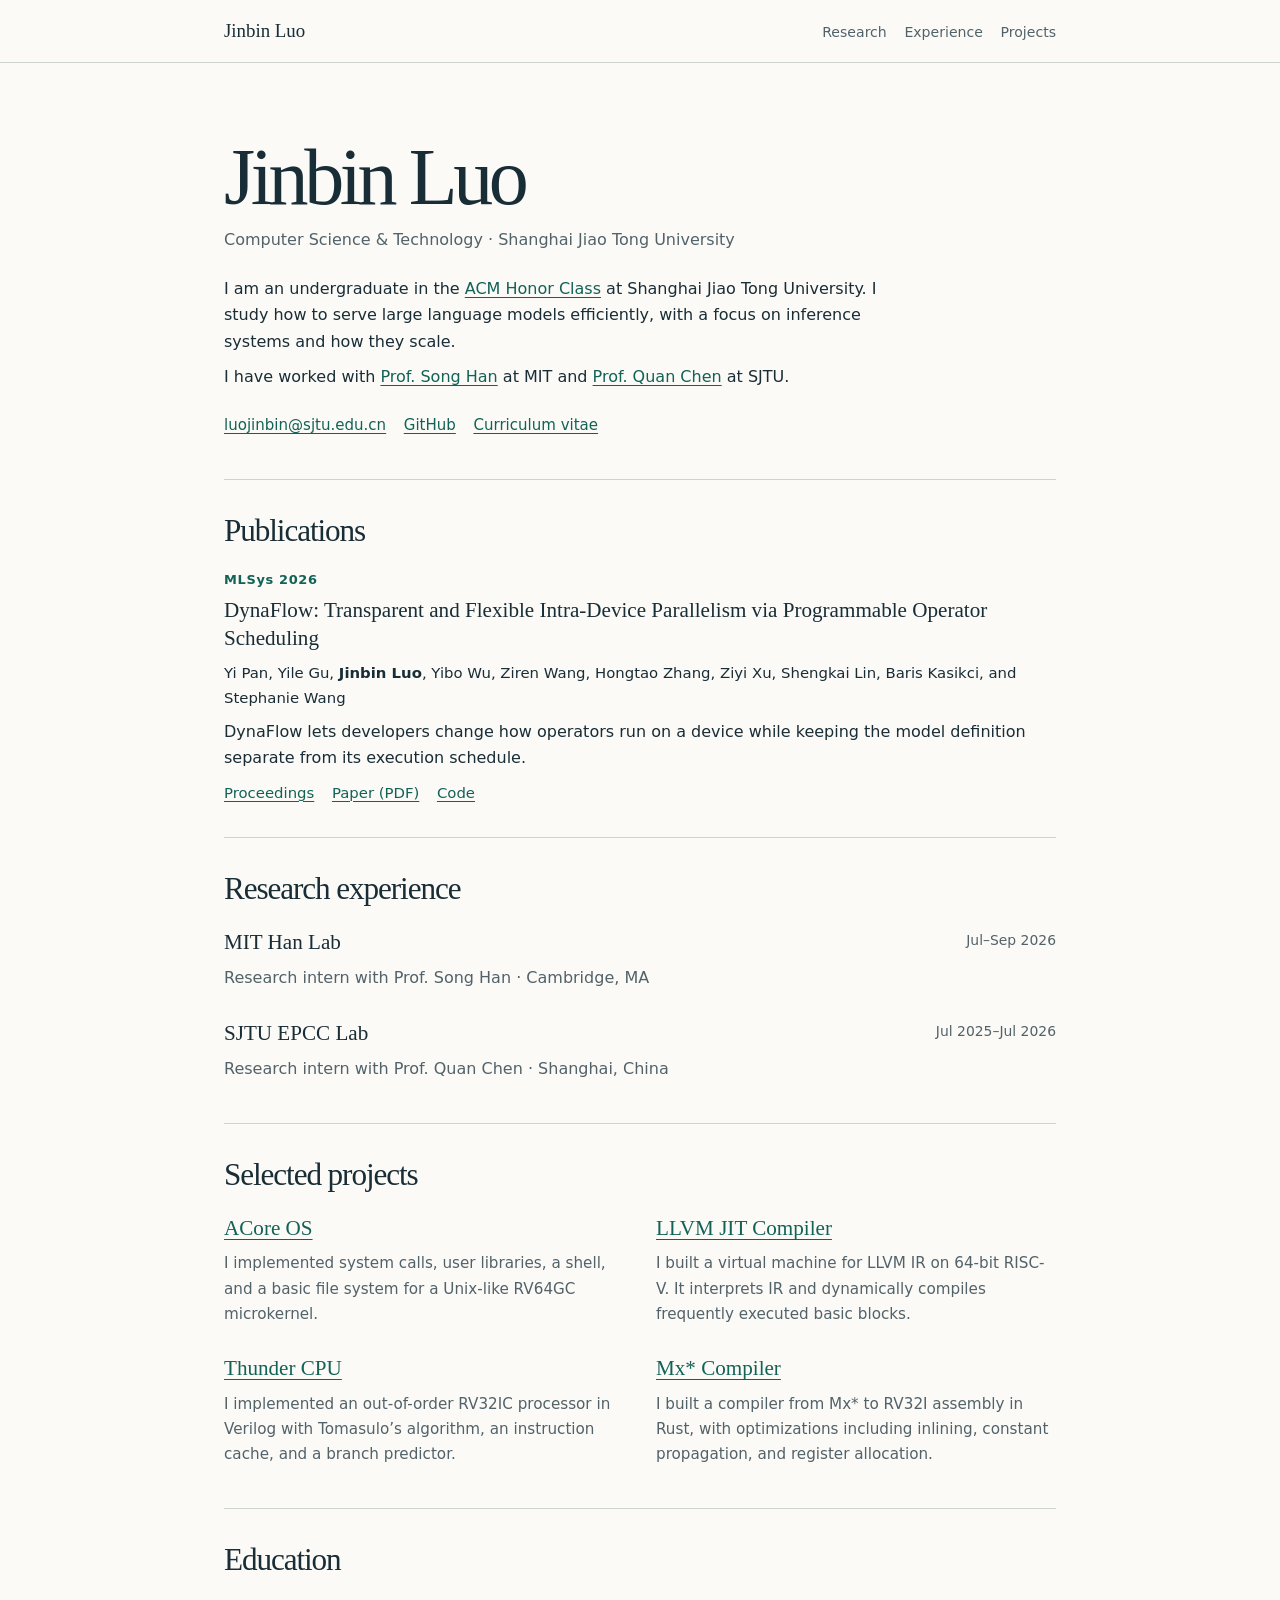
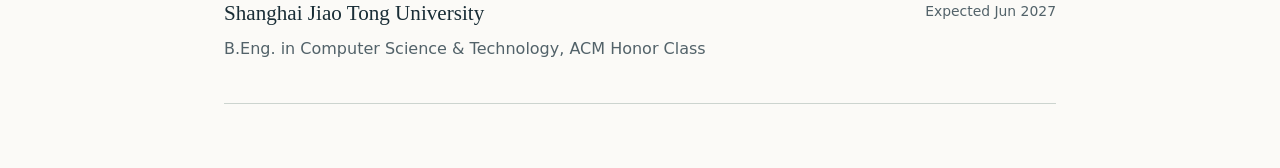
==== index.html @ 6e1af687 "Build Jinbin Luo’s academic homepage and add update instructions" ====
<!doctype html>
<html lang="en">
<head>
  <meta charset="utf-8">
  <meta name="viewport" content="width=device-width, initial-scale=1">
  <meta name="description" content="Jinbin Luo studies efficient and scalable LLM inference at Shanghai Jiao Tong University. Research, publications, and systems projects.">
  <title>Jinbin Luo · Academic homepage</title>
  <link rel="stylesheet" href="style.css">
</head>
<body>
  <a class="skip" href="#main">Skip to content</a>
  <header><nav aria-label="Sections"><a class="wordmark" href="#main">Jinbin Luo</a><div><a href="#research">Research</a><a href="#experience">Experience</a><a href="#projects">Projects</a></div></nav></header>
  <main id="main">
    <section class="intro" aria-labelledby="name">
      <!-- Optional portrait: upload assets/portrait.jpg and uncomment the next line. -->
      <!-- <img class="portrait" src="assets/portrait.jpg" alt="Jinbin Luo" width="144" height="168"> -->
      <div class="bio">
        <h1 id="name">Jinbin Luo</h1>
        <p class="affiliation">Computer Science &amp; Technology · Shanghai Jiao Tong University</p>
        <p>I am an undergraduate in the <a href="https://acm.sjtu.edu.cn/home">ACM Honor Class</a> at Shanghai Jiao Tong University. I study how to serve large language models efficiently, with a focus on inference systems and how they scale.</p>
        <p>I have worked with <a href="https://hanlab.mit.edu/songhan">Prof. Song Han</a> at MIT and <a href="https://www.cs.sjtu.edu.cn/~chen-quan/">Prof. Quan Chen</a> at SJTU.</p>
        <div class="contact"><a href="mailto:luojinbin@sjtu.edu.cn">luojinbin@sjtu.edu.cn</a><a href="https://github.com/CrazyDave999">GitHub</a><a href="cv.html">Curriculum vitae</a></div>
      </div>
    </section>
    <section id="research">
      <h2>Publications</h2>
      <article>
        <p class="meta">MLSys 2026</p>
        <h3>DynaFlow: Transparent and Flexible Intra-Device Parallelism via Programmable Operator Scheduling</h3>
        <p class="authors">Yi Pan, Yile Gu, <strong>Jinbin Luo</strong>, Yibo Wu, Ziren Wang, Hongtao Zhang, Ziyi Xu, Shengkai Lin, Baris Kasikci, and Stephanie Wang</p>
        <p>DynaFlow lets developers change how operators run on a device while keeping the model definition separate from its execution schedule.</p>
        <div class="links"><a href="https://proceedings.mlsys.org/paper_files/paper/2026/hash/bbd7d8bd780fcf7143add2317ba04638-Abstract-Conference.html">Proceedings</a><a href="https://proceedings.mlsys.org/paper_files/paper/2026/file/bbd7d8bd780fcf7143add2317ba04638-Paper-Conference.pdf">Paper (PDF)</a><a href="https://github.com/uw-syfi/DynaFlow">Code</a></div>
      </article>
    </section>
    <section id="experience">
      <h2>Research experience</h2>
      <div class="entry"><div><h3>MIT Han Lab</h3><p>Research intern with Prof. Song Han · Cambridge, MA</p></div><span>Jul–Sep 2026</span></div>
      <div class="entry"><div><h3>SJTU EPCC Lab</h3><p>Research intern with Prof. Quan Chen · Shanghai, China</p></div><span>Jul 2025–Jul 2026</span></div>
    </section>
    <section id="projects">
      <h2>Selected projects</h2>
      <div class="projects">
        <article><h3><a href="https://github.com/CrazyDave999/acore">ACore OS</a></h3><p>I implemented system calls, user libraries, a shell, and a basic file system for a Unix-like RV64GC microkernel.</p></article>
        <article><h3><a href="https://github.com/CrazyDave999/RVM">LLVM JIT Compiler</a></h3><p>I built a virtual machine for LLVM IR on 64-bit RISC-V. It interprets IR and dynamically compiles frequently executed basic blocks.</p></article>
        <article><h3><a href="https://github.com/CrazyDave999/Thunder">Thunder CPU</a></h3><p>I implemented an out-of-order RV32IC processor in Verilog with Tomasulo’s algorithm, an instruction cache, and a branch predictor.</p></article>
        <article><h3><a href="https://github.com/CrazyDave999/Compiler-2024">Mx* Compiler</a></h3><p>I built a compiler from Mx* to RV32I assembly in Rust, with optimizations including inlining, constant propagation, and register allocation.</p></article>
      </div>
    </section>
    <section id="education"><h2>Education</h2><div class="entry"><div><h3>Shanghai Jiao Tong University</h3><p>B.Eng. in Computer Science &amp; Technology, ACM Honor Class</p></div><span>Expected Jun 2027</span></div></section>
  </main>
</body>
</html>
---- style.css ----
:root {
  color-scheme: light;
  --paper: #fbfaf7;
  --ink: #192d36;
  --muted: #526269;
  --accent: #126256;
  --line: #ccd4cf;
}
* { box-sizing: border-box; }
html { scroll-padding-top: 1rem; }
body { margin: 0; background: var(--paper); color: var(--ink); font: 1rem/1.65 system-ui, sans-serif; }
nav, main { width: min(52rem, calc(100% - 3rem)); margin: auto; }
header { border-bottom: 1px solid var(--line); }
nav, nav div, .contact, .links { display: flex; align-items: baseline; flex-wrap: wrap; gap: 1.1rem; }
nav { justify-content: space-between; padding: .95rem 0; }
nav a { font-size: .88rem; text-decoration: none; color: var(--muted); }
.wordmark, h1, h2, h3 { font-family: Georgia, 'Times New Roman', serif; font-weight: 500; }
.wordmark { font-size: 1.18rem; color: var(--ink); }
a { color: var(--accent); text-decoration-thickness: 1px; text-underline-offset: .2em; }
a:hover { color: #093b37; text-decoration: underline; }
a:focus-visible { outline: 2px solid var(--accent); outline-offset: 4px; }
.skip { position: absolute; left: -9999px; }
.skip:focus { left: 1rem; background: white; }
main { padding-bottom: 4rem; }
section { border-bottom: 1px solid var(--line); padding: 2rem 0; }
.intro { padding: clamp(2rem, 6vw, 4.6rem) 0 2.6rem; display: flow-root; }
h1 { font-size: clamp(3.4rem, 8vw, 5rem); line-height: 1.03; letter-spacing: -.055em; margin: 0; }
h2 { font-size: 1.95rem; line-height: 1.2; letter-spacing: -.035em; margin: 0 0 1.35rem; }
h3 { font-size: 1.32rem; margin: 0; line-height: 1.3; }
p { margin: .55rem 0; }
.bio p { max-width: 68ch; }
.affiliation { color: var(--muted); margin: .55rem 0 1.4rem; }
.contact { margin-top: 1.4rem; font-size: .94rem; }
.links, .authors { font-size: .93rem; }
.portrait { float: right; object-fit: cover; margin: 0 0 1rem 1.5rem; border-radius: .35rem; }
.meta { font: 600 .81rem/1.4 system-ui, sans-serif; letter-spacing: .05em; color: var(--accent); margin: 0 0 .5rem; }
.entry { display: flex; justify-content: space-between; gap: 1rem; }
.entry + .entry { margin-top: 1.2rem; }
.entry span, .entry p, .projects p { color: var(--muted); }
.entry span { font-size: .87rem; white-space: nowrap; }
.projects { display: grid; grid-template-columns: repeat(2, 1fr); gap: 1.25rem 2rem; }
.projects p { font-size: .95rem; }
@media (max-width: 600px) {
  nav, main { width: calc(100% - 2.4rem); }
  nav, nav div, .contact { gap: .7rem; }
  .projects { grid-template-columns: 1fr; }
  .entry { display: block; }
  .entry p { margin-bottom: 0; }
  .portrait { width: 88px; height: 104px; margin-left: .75rem; }
}
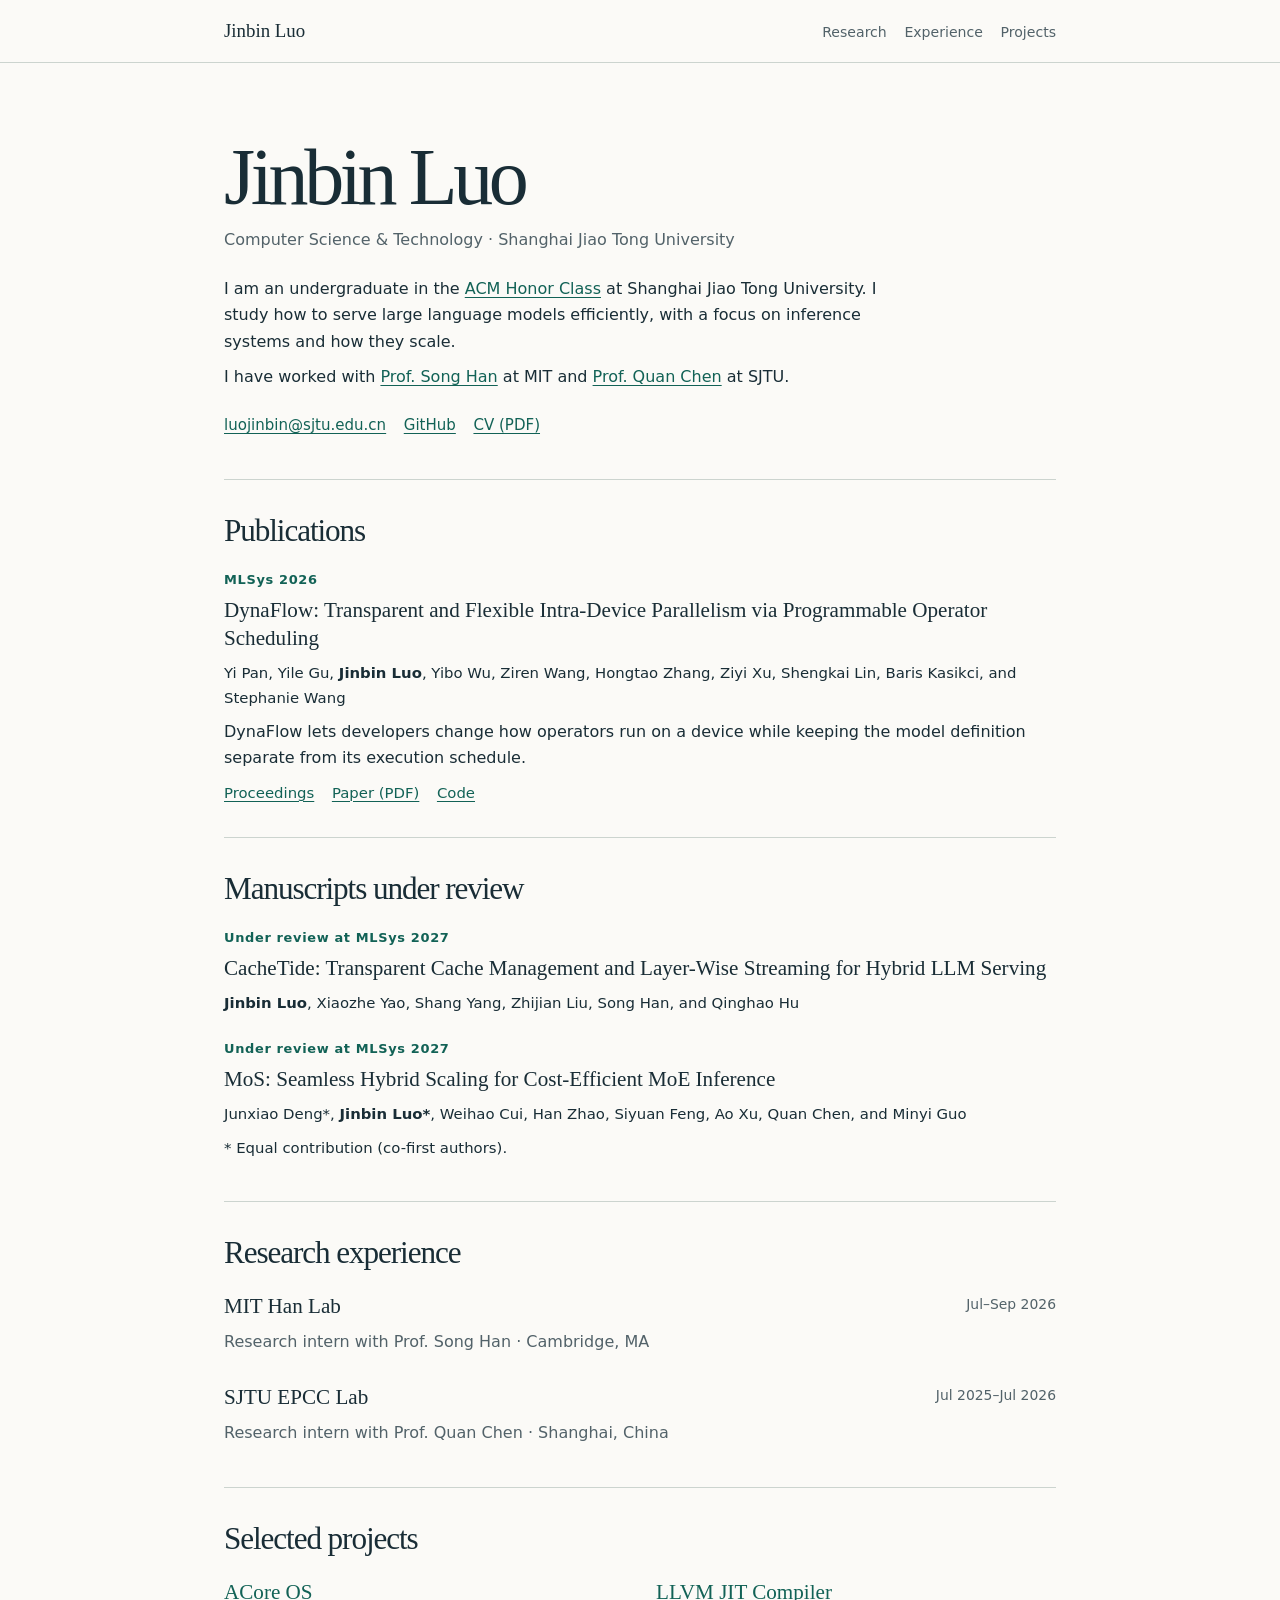
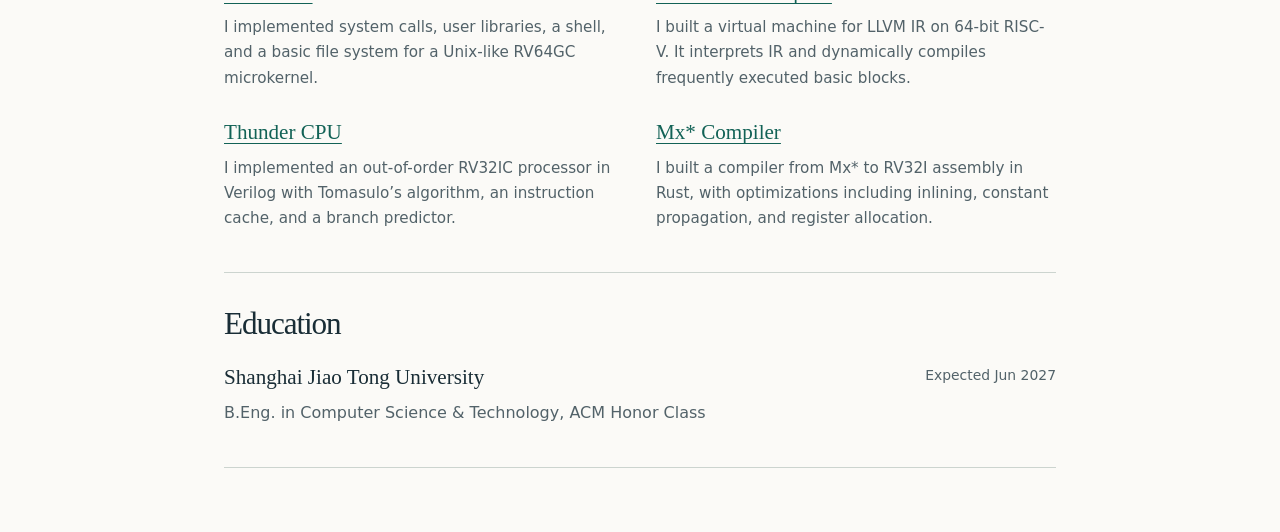
==== commit c2145232: "Publish original CV and list manuscripts under review" ====
--- a/index.html
+++ b/index.html
@@ -19,7 +19,7 @@
         <p class="affiliation">Computer Science &amp; Technology · Shanghai Jiao Tong University</p>
         <p>I am an undergraduate in the <a href="https://acm.sjtu.edu.cn/home">ACM Honor Class</a> at Shanghai Jiao Tong University. I study how to serve large language models efficiently, with a focus on inference systems and how they scale.</p>
         <p>I have worked with <a href="https://hanlab.mit.edu/songhan">Prof. Song Han</a> at MIT and <a href="https://www.cs.sjtu.edu.cn/~chen-quan/">Prof. Quan Chen</a> at SJTU.</p>
-        <div class="contact"><a href="mailto:luojinbin@sjtu.edu.cn">luojinbin@sjtu.edu.cn</a><a href="https://github.com/CrazyDave999">GitHub</a><a href="cv.html">Curriculum vitae</a></div>
+        <div class="contact"><a href="mailto:luojinbin@sjtu.edu.cn">luojinbin@sjtu.edu.cn</a><a href="https://github.com/CrazyDave999">GitHub</a><a href="assets/CV.pdf">CV (PDF)</a></div>
       </div>
     </section>
     <section id="research">
@@ -30,6 +30,20 @@
         <p class="authors">Yi Pan, Yile Gu, <strong>Jinbin Luo</strong>, Yibo Wu, Ziren Wang, Hongtao Zhang, Ziyi Xu, Shengkai Lin, Baris Kasikci, and Stephanie Wang</p>
         <p>DynaFlow lets developers change how operators run on a device while keeping the model definition separate from its execution schedule.</p>
         <div class="links"><a href="https://proceedings.mlsys.org/paper_files/paper/2026/hash/bbd7d8bd780fcf7143add2317ba04638-Abstract-Conference.html">Proceedings</a><a href="https://proceedings.mlsys.org/paper_files/paper/2026/file/bbd7d8bd780fcf7143add2317ba04638-Paper-Conference.pdf">Paper (PDF)</a><a href="https://github.com/uw-syfi/DynaFlow">Code</a></div>
+      </article>
+    </section>
+    <section id="manuscripts">
+      <h2>Manuscripts under review</h2>
+      <article>
+        <p class="meta">Under review at MLSys 2027</p>
+        <h3>CacheTide: Transparent Cache Management and Layer-Wise Streaming for Hybrid LLM Serving</h3>
+        <p class="authors"><strong>Jinbin Luo</strong>, Xiaozhe Yao, Shang Yang, Zhijian Liu, Song Han, and Qinghao Hu</p>
+      </article>
+      <article>
+        <p class="meta">Under review at MLSys 2027</p>
+        <h3>MoS: Seamless Hybrid Scaling for Cost-Efficient MoE Inference</h3>
+        <p class="authors">Junxiao Deng*, <strong>Jinbin Luo*</strong>, Weihao Cui, Han Zhao, Siyuan Feng, Ao Xu, Quan Chen, and Minyi Guo</p>
+        <p class="authors">* Equal contribution (co-first authors).</p>
       </article>
     </section>
     <section id="experience">
--- a/style.css
+++ b/style.css
@@ -48,3 +48,5 @@
   .entry p { margin-bottom: 0; }
   .portrait { width: 88px; height: 104px; margin-left: .75rem; }
 }
+
+#manuscripts article + article { margin-top: 1.5rem; }
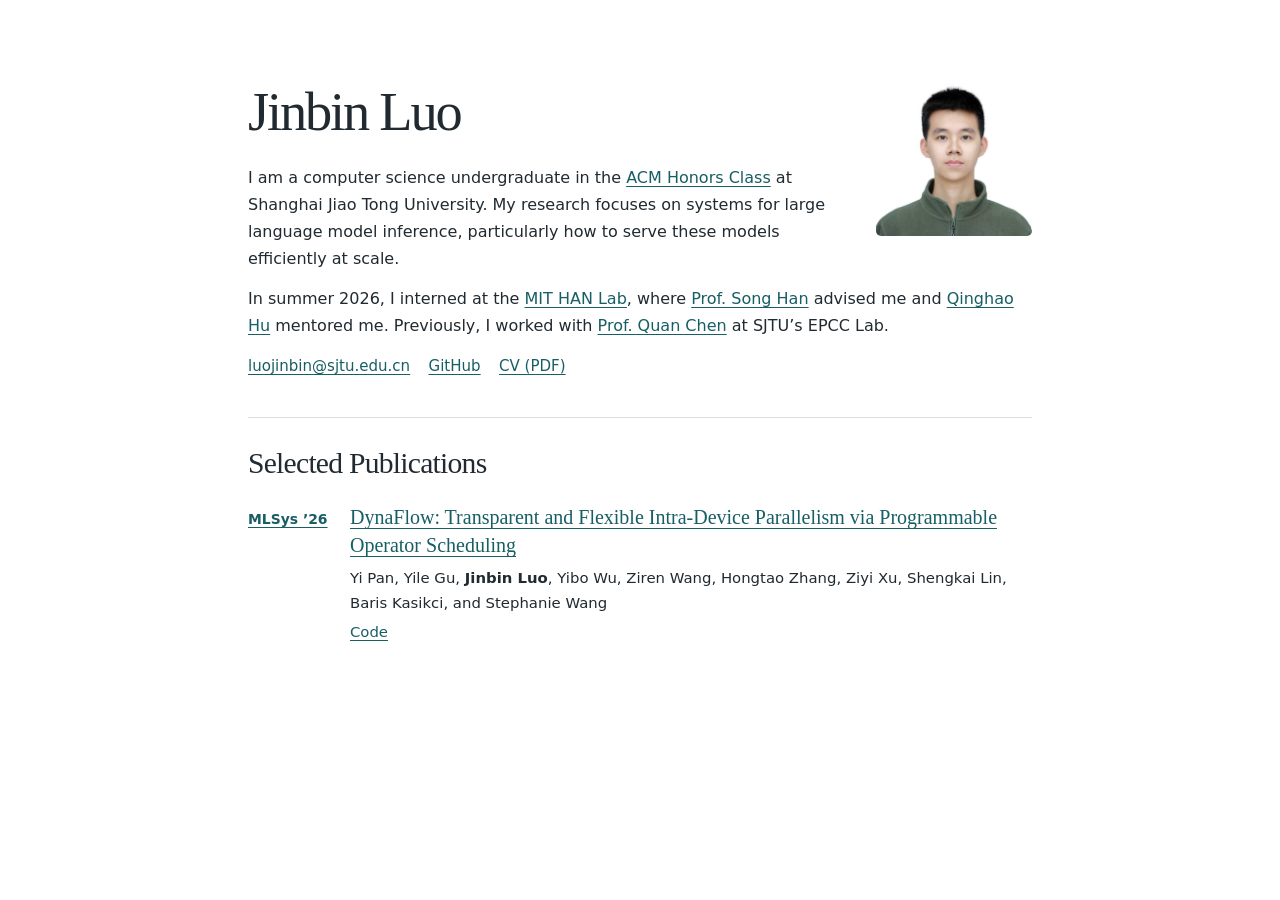
==== commit 18d5a5c0: "Simplify homepage around bio, portrait, and selected publications" ====
--- a/index.html
+++ b/index.html
@@ -3,64 +3,34 @@
 <head>
   <meta charset="utf-8">
   <meta name="viewport" content="width=device-width, initial-scale=1">
-  <meta name="description" content="Jinbin Luo studies efficient and scalable LLM inference at Shanghai Jiao Tong University. Research, publications, and systems projects.">
-  <title>Jinbin Luo · Academic homepage</title>
+  <meta name="description" content="Jinbin Luo, a computer science undergraduate at Shanghai Jiao Tong University researching efficient large language model inference.">
+  <title>Jinbin Luo</title>
   <link rel="stylesheet" href="style.css">
 </head>
 <body>
-  <a class="skip" href="#main">Skip to content</a>
-  <header><nav aria-label="Sections"><a class="wordmark" href="#main">Jinbin Luo</a><div><a href="#research">Research</a><a href="#experience">Experience</a><a href="#projects">Projects</a></div></nav></header>
-  <main id="main">
-    <section class="intro" aria-labelledby="name">
-      <!-- Optional portrait: upload assets/portrait.jpg and uncomment the next line. -->
-      <!-- <img class="portrait" src="assets/portrait.jpg" alt="Jinbin Luo" width="144" height="168"> -->
-      <div class="bio">
-        <h1 id="name">Jinbin Luo</h1>
-        <p class="affiliation">Computer Science &amp; Technology · Shanghai Jiao Tong University</p>
-        <p>I am an undergraduate in the <a href="https://acm.sjtu.edu.cn/home">ACM Honor Class</a> at Shanghai Jiao Tong University. I study how to serve large language models efficiently, with a focus on inference systems and how they scale.</p>
-        <p>I have worked with <a href="https://hanlab.mit.edu/songhan">Prof. Song Han</a> at MIT and <a href="https://www.cs.sjtu.edu.cn/~chen-quan/">Prof. Quan Chen</a> at SJTU.</p>
-        <div class="contact"><a href="mailto:luojinbin@sjtu.edu.cn">luojinbin@sjtu.edu.cn</a><a href="https://github.com/CrazyDave999">GitHub</a><a href="assets/CV.pdf">CV (PDF)</a></div>
-      </div>
-    </section>
+  <main>
+    <header class="profile">
+      <img class="portrait" src="assets/portrait.jpg" alt="Jinbin Luo" width="156" height="156">
+      <h1>Jinbin Luo</h1>
+      <p>I am a computer science undergraduate in the <a href="https://acm.sjtu.edu.cn/home">ACM Honors Class</a> at Shanghai Jiao Tong University. My research focuses on systems for large language model inference, particularly how to serve these models efficiently at scale.</p>
+      <p>In summer 2026, I interned at the <a href="https://hanlab.mit.edu/">MIT HAN Lab</a>, where <a href="https://hanlab.mit.edu/songhan">Prof. Song Han</a> advised me and <a href="https://tonyhao.xyz/">Qinghao Hu</a> mentored me. Previously, I worked with <a href="https://www.cs.sjtu.edu.cn/~chen-quan/">Prof. Quan Chen</a> at SJTU’s EPCC Lab.</p>
+      <nav aria-label="Contact and profiles">
+        <a href="mailto:luojinbin@sjtu.edu.cn">luojinbin@sjtu.edu.cn</a>
+        <a href="https://github.com/CrazyDave999">GitHub</a>
+        <a href="assets/CV.pdf">CV (PDF)</a>
+      </nav>
+    </header>
     <section id="research">
-      <h2>Publications</h2>
+      <h2>Selected Publications</h2>
       <article>
-        <p class="meta">MLSys 2026</p>
-        <h3>DynaFlow: Transparent and Flexible Intra-Device Parallelism via Programmable Operator Scheduling</h3>
-        <p class="authors">Yi Pan, Yile Gu, <strong>Jinbin Luo</strong>, Yibo Wu, Ziren Wang, Hongtao Zhang, Ziyi Xu, Shengkai Lin, Baris Kasikci, and Stephanie Wang</p>
-        <p>DynaFlow lets developers change how operators run on a device while keeping the model definition separate from its execution schedule.</p>
-        <div class="links"><a href="https://proceedings.mlsys.org/paper_files/paper/2026/hash/bbd7d8bd780fcf7143add2317ba04638-Abstract-Conference.html">Proceedings</a><a href="https://proceedings.mlsys.org/paper_files/paper/2026/file/bbd7d8bd780fcf7143add2317ba04638-Paper-Conference.pdf">Paper (PDF)</a><a href="https://github.com/uw-syfi/DynaFlow">Code</a></div>
+        <a class="venue" href="https://proceedings.mlsys.org/paper_files/paper/2026/hash/bbd7d8bd780fcf7143add2317ba04638-Abstract-Conference.html">MLSys ’26</a>
+        <div>
+          <h3><a href="https://arxiv.org/abs/2605.21603">DynaFlow: Transparent and Flexible Intra-Device Parallelism via Programmable Operator Scheduling</a></h3>
+          <p class="authors">Yi Pan, Yile Gu, <strong>Jinbin Luo</strong>, Yibo Wu, Ziren Wang, Hongtao Zhang, Ziyi Xu, Shengkai Lin, Baris Kasikci, and Stephanie Wang</p>
+          <a class="code" href="https://github.com/uw-syfi/DynaFlow">Code</a>
+        </div>
       </article>
     </section>
-    <section id="manuscripts">
-      <h2>Manuscripts under review</h2>
-      <article>
-        <p class="meta">Under review at MLSys 2027</p>
-        <h3>CacheTide: Transparent Cache Management and Layer-Wise Streaming for Hybrid LLM Serving</h3>
-        <p class="authors"><strong>Jinbin Luo</strong>, Xiaozhe Yao, Shang Yang, Zhijian Liu, Song Han, and Qinghao Hu</p>
-      </article>
-      <article>
-        <p class="meta">Under review at MLSys 2027</p>
-        <h3>MoS: Seamless Hybrid Scaling for Cost-Efficient MoE Inference</h3>
-        <p class="authors">Junxiao Deng*, <strong>Jinbin Luo*</strong>, Weihao Cui, Han Zhao, Siyuan Feng, Ao Xu, Quan Chen, and Minyi Guo</p>
-        <p class="authors">* Equal contribution (co-first authors).</p>
-      </article>
-    </section>
-    <section id="experience">
-      <h2>Research experience</h2>
-      <div class="entry"><div><h3>MIT Han Lab</h3><p>Research intern with Prof. Song Han · Cambridge, MA</p></div><span>Jul–Sep 2026</span></div>
-      <div class="entry"><div><h3>SJTU EPCC Lab</h3><p>Research intern with Prof. Quan Chen · Shanghai, China</p></div><span>Jul 2025–Jul 2026</span></div>
-    </section>
-    <section id="projects">
-      <h2>Selected projects</h2>
-      <div class="projects">
-        <article><h3><a href="https://github.com/CrazyDave999/acore">ACore OS</a></h3><p>I implemented system calls, user libraries, a shell, and a basic file system for a Unix-like RV64GC microkernel.</p></article>
-        <article><h3><a href="https://github.com/CrazyDave999/RVM">LLVM JIT Compiler</a></h3><p>I built a virtual machine for LLVM IR on 64-bit RISC-V. It interprets IR and dynamically compiles frequently executed basic blocks.</p></article>
-        <article><h3><a href="https://github.com/CrazyDave999/Thunder">Thunder CPU</a></h3><p>I implemented an out-of-order RV32IC processor in Verilog with Tomasulo’s algorithm, an instruction cache, and a branch predictor.</p></article>
-        <article><h3><a href="https://github.com/CrazyDave999/Compiler-2024">Mx* Compiler</a></h3><p>I built a compiler from Mx* to RV32I assembly in Rust, with optimizations including inlining, constant propagation, and register allocation.</p></article>
-      </div>
-    </section>
-    <section id="education"><h2>Education</h2><div class="entry"><div><h3>Shanghai Jiao Tong University</h3><p>B.Eng. in Computer Science &amp; Technology, ACM Honor Class</p></div><span>Expected Jun 2027</span></div></section>
   </main>
 </body>
 </html>
--- a/style.css
+++ b/style.css
@@ -1,52 +1,30 @@
 :root {
   color-scheme: light;
-  --paper: #fbfaf7;
-  --ink: #192d36;
-  --muted: #526269;
-  --accent: #126256;
-  --line: #ccd4cf;
+  --ink: #202a30;
+  --link: #175e65;
 }
 * { box-sizing: border-box; }
-html { scroll-padding-top: 1rem; }
-body { margin: 0; background: var(--paper); color: var(--ink); font: 1rem/1.65 system-ui, sans-serif; }
-nav, main { width: min(52rem, calc(100% - 3rem)); margin: auto; }
-header { border-bottom: 1px solid var(--line); }
-nav, nav div, .contact, .links { display: flex; align-items: baseline; flex-wrap: wrap; gap: 1.1rem; }
-nav { justify-content: space-between; padding: .95rem 0; }
-nav a { font-size: .88rem; text-decoration: none; color: var(--muted); }
-.wordmark, h1, h2, h3 { font-family: Georgia, 'Times New Roman', serif; font-weight: 500; }
-.wordmark { font-size: 1.18rem; color: var(--ink); }
-a { color: var(--accent); text-decoration-thickness: 1px; text-underline-offset: .2em; }
-a:hover { color: #093b37; text-decoration: underline; }
-a:focus-visible { outline: 2px solid var(--accent); outline-offset: 4px; }
-.skip { position: absolute; left: -9999px; }
-.skip:focus { left: 1rem; background: white; }
-main { padding-bottom: 4rem; }
-section { border-bottom: 1px solid var(--line); padding: 2rem 0; }
-.intro { padding: clamp(2rem, 6vw, 4.6rem) 0 2.6rem; display: flow-root; }
-h1 { font-size: clamp(3.4rem, 8vw, 5rem); line-height: 1.03; letter-spacing: -.055em; margin: 0; }
-h2 { font-size: 1.95rem; line-height: 1.2; letter-spacing: -.035em; margin: 0 0 1.35rem; }
-h3 { font-size: 1.32rem; margin: 0; line-height: 1.3; }
-p { margin: .55rem 0; }
-.bio p { max-width: 68ch; }
-.affiliation { color: var(--muted); margin: .55rem 0 1.4rem; }
-.contact { margin-top: 1.4rem; font-size: .94rem; }
-.links, .authors { font-size: .93rem; }
-.portrait { float: right; object-fit: cover; margin: 0 0 1rem 1.5rem; border-radius: .35rem; }
-.meta { font: 600 .81rem/1.4 system-ui, sans-serif; letter-spacing: .05em; color: var(--accent); margin: 0 0 .5rem; }
-.entry { display: flex; justify-content: space-between; gap: 1rem; }
-.entry + .entry { margin-top: 1.2rem; }
-.entry span, .entry p, .projects p { color: var(--muted); }
-.entry span { font-size: .87rem; white-space: nowrap; }
-.projects { display: grid; grid-template-columns: repeat(2, 1fr); gap: 1.25rem 2rem; }
-.projects p { font-size: .95rem; }
-@media (max-width: 600px) {
-  nav, main { width: calc(100% - 2.4rem); }
-  nav, nav div, .contact { gap: .7rem; }
-  .projects { grid-template-columns: 1fr; }
-  .entry { display: block; }
-  .entry p { margin-bottom: 0; }
-  .portrait { width: 88px; height: 104px; margin-left: .75rem; }
+body { margin: 0; background: #fff; color: var(--ink); font: 1rem/1.68 system-ui, sans-serif; }
+main { max-width: 52rem; margin: auto; padding: clamp(2rem, 7vw, 5rem) 1.5rem 4rem; }
+h1, h2, h3 { font-family: Georgia, 'Times New Roman', serif; line-height: 1.2; font-weight: 500; }
+h1 { margin: 0 0 1.25rem; font-size: clamp(2.5rem, 6vw, 3.4rem); letter-spacing: -.04em; }
+h2 { margin: 0 0 1.4rem; font-size: 1.85rem; letter-spacing: -.025em; }
+h3 { margin: 0; font-size: 1.25rem; line-height: 1.4; }
+p { margin: 0 0 .85rem; }
+a { color: var(--link); text-underline-offset: .18em; text-decoration-thickness: 1px; }
+a:hover { color: #09393d; }
+a:focus-visible { outline: 2px solid currentColor; outline-offset: 3px; }
+.profile { display: flow-root; }
+.portrait { float: right; width: clamp(7rem, 20vw, 9.75rem); height: auto; margin: 0 0 1rem 2rem; border-radius: 5px; }
+nav { display: flex; flex-wrap: wrap; gap: .25rem 1.15rem; font-size: .94rem; }
+section { margin-top: 2.4rem; border-top: 1px solid #d9dfe0; padding-top: 1.7rem; }
+article { display: grid; grid-template-columns: auto 1fr; align-items: baseline; gap: 1.4rem; }
+.venue { font-size: .87rem; font-weight: 600; white-space: nowrap; }
+.authors, .code { font-size: .93rem; }
+.authors { margin: .4rem 0 .2rem; }
+@media (max-width: 580px) {
+  main { padding-inline: 1.2rem; }
+  .portrait { width: 5rem; margin: 0 0 .6rem 1rem; }
+  h1 { min-height: 5rem; display: flex; align-items: center; }
+  article { grid-template-columns: 1fr; gap: .35rem; }
 }
-
-#manuscripts article + article { margin-top: 1.5rem; }
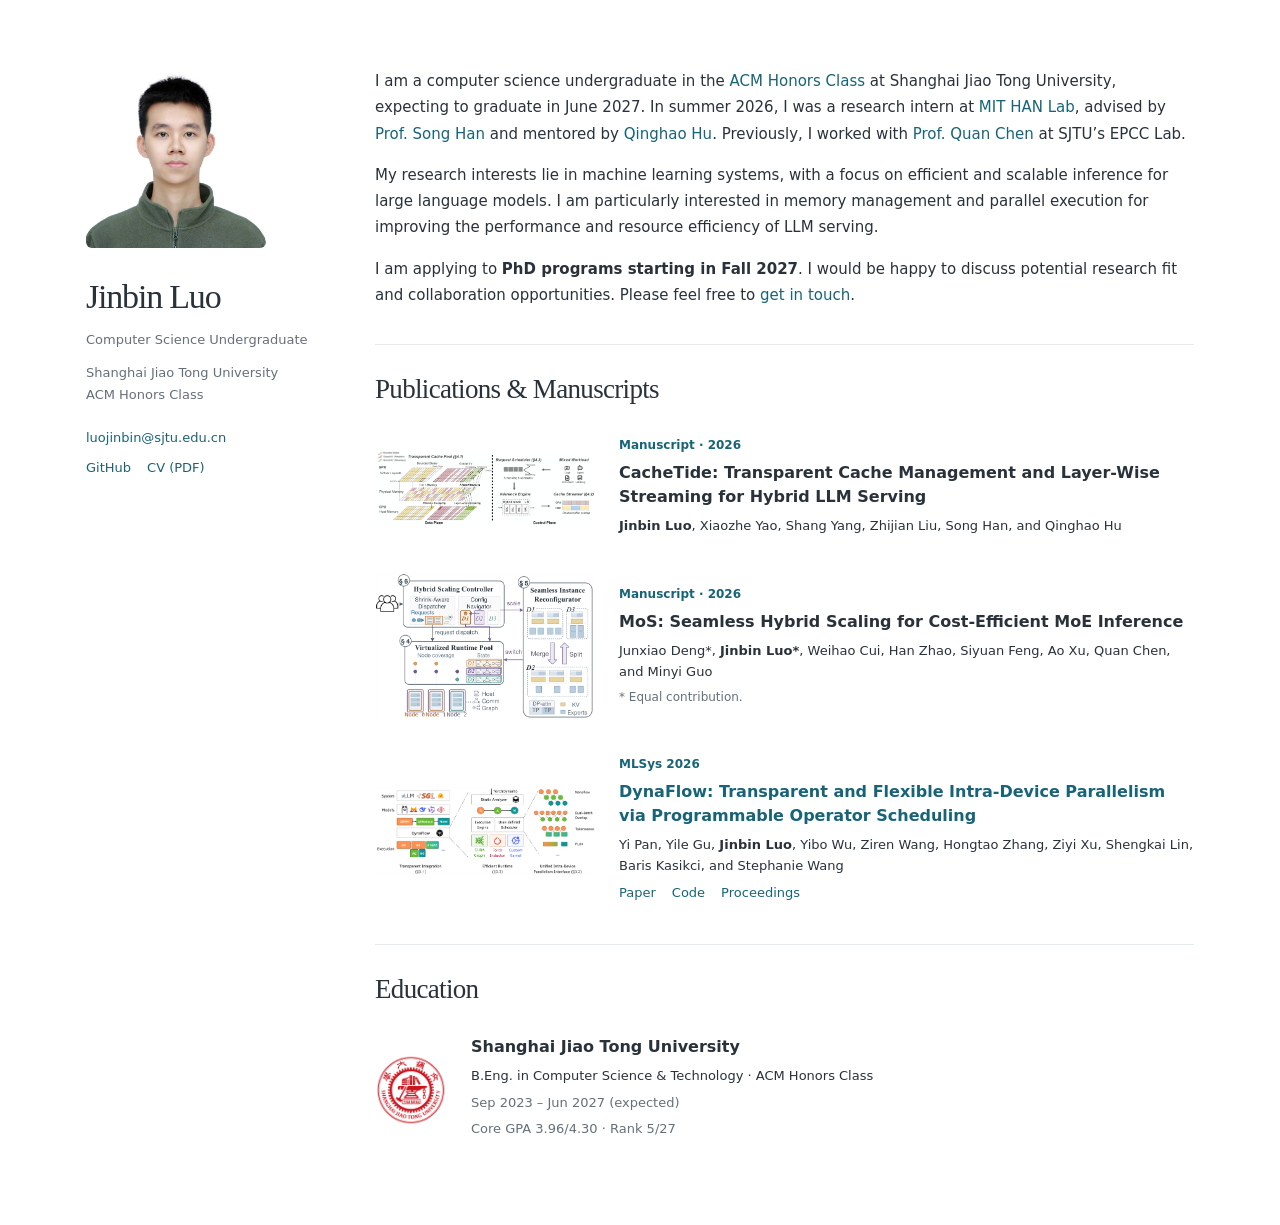
==== commit ae443091: "Add illustrated manuscripts, fixed profile sidebar, education and search metadata" ====
--- a/index.html
+++ b/index.html
@@ -3,34 +3,79 @@
 <head>
   <meta charset="utf-8">
   <meta name="viewport" content="width=device-width, initial-scale=1">
-  <meta name="description" content="Jinbin Luo, a computer science undergraduate at Shanghai Jiao Tong University researching efficient large language model inference.">
-  <title>Jinbin Luo</title>
+  <title>Jinbin Luo | Shanghai Jiao Tong University | ML Systems</title>
+  <meta name="description" content="Jinbin Luo is a computer science undergraduate at Shanghai Jiao Tong University researching efficient and scalable LLM inference. Applying for PhD programs for Fall 2027.">
+  <link rel="canonical" href="https://crazydave999.github.io/">
+  <meta property="og:type" content="profile">
+  <meta property="og:title" content="Jinbin Luo | ML Systems">
+  <meta property="og:description" content="Computer science undergraduate at SJTU. Efficient and scalable LLM inference. Applying for Fall 2027 PhD programs.">
+  <meta property="og:url" content="https://crazydave999.github.io/">
+  <meta property="og:image" content="https://crazydave999.github.io/assets/portrait.jpg">
   <link rel="stylesheet" href="style.css">
+  <script type="application/ld+json">
+  {"@context":"https://schema.org","@type":"ProfilePage","url":"https://crazydave999.github.io/","mainEntity":{"@type":"Person","name":"Jinbin Luo","url":"https://crazydave999.github.io/","image":"https://crazydave999.github.io/assets/portrait.jpg","affiliation":{"@type":"CollegeOrUniversity","name":"Shanghai Jiao Tong University"},"sameAs":["https://github.com/CrazyDave999"]}}
+  </script>
 </head>
 <body>
-  <main>
-    <header class="profile">
-      <img class="portrait" src="assets/portrait.jpg" alt="Jinbin Luo" width="156" height="156">
+  <a class="skip" href="#about">Skip to content</a>
+  <div class="layout">
+    <aside class="profile" aria-label="Personal information">
+      <img class="portrait" src="assets/portrait.jpg" alt="Jinbin Luo" width="180" height="180">
       <h1>Jinbin Luo</h1>
-      <p>I am a computer science undergraduate in the <a href="https://acm.sjtu.edu.cn/home">ACM Honors Class</a> at Shanghai Jiao Tong University. My research focuses on systems for large language model inference, particularly how to serve these models efficiently at scale.</p>
-      <p>In summer 2026, I interned at the <a href="https://hanlab.mit.edu/">MIT HAN Lab</a>, where <a href="https://hanlab.mit.edu/songhan">Prof. Song Han</a> advised me and <a href="https://tonyhao.xyz/">Qinghao Hu</a> mentored me. Previously, I worked with <a href="https://www.cs.sjtu.edu.cn/~chen-quan/">Prof. Quan Chen</a> at SJTU’s EPCC Lab.</p>
-      <nav aria-label="Contact and profiles">
+      <p class="role">Computer Science Undergraduate</p>
+      <p class="institution">Shanghai Jiao Tong University<br>ACM Honors Class</p>
+      <nav class="contact" aria-label="Contact and profiles">
         <a href="mailto:luojinbin@sjtu.edu.cn">luojinbin@sjtu.edu.cn</a>
-        <a href="https://github.com/CrazyDave999">GitHub</a>
-        <a href="assets/CV.pdf">CV (PDF)</a>
+        <div><a href="https://github.com/CrazyDave999">GitHub</a><a href="assets/CV.pdf">CV (PDF)</a></div>
       </nav>
-    </header>
-    <section id="research">
-      <h2>Selected Publications</h2>
-      <article>
-        <a class="venue" href="https://proceedings.mlsys.org/paper_files/paper/2026/hash/bbd7d8bd780fcf7143add2317ba04638-Abstract-Conference.html">MLSys ’26</a>
-        <div>
-          <h3><a href="https://arxiv.org/abs/2605.21603">DynaFlow: Transparent and Flexible Intra-Device Parallelism via Programmable Operator Scheduling</a></h3>
-          <p class="authors">Yi Pan, Yile Gu, <strong>Jinbin Luo</strong>, Yibo Wu, Ziren Wang, Hongtao Zhang, Ziyi Xu, Shengkai Lin, Baris Kasikci, and Stephanie Wang</p>
-          <a class="code" href="https://github.com/uw-syfi/DynaFlow">Code</a>
-        </div>
-      </article>
-    </section>
-  </main>
+    </aside>
+    <main>
+      <section id="about" aria-label="About me">
+        <p>I am a computer science undergraduate in the <a href="https://acm.sjtu.edu.cn/home">ACM Honors Class</a> at Shanghai Jiao Tong University, expecting to graduate in June 2027. In summer 2026, I was a research intern at <a href="https://hanlab.mit.edu/">MIT HAN Lab</a>, advised by <a href="https://hanlab.mit.edu/songhan">Prof. Song Han</a> and mentored by <a href="https://tonyhao.xyz/">Qinghao Hu</a>. Previously, I worked with <a href="https://www.cs.sjtu.edu.cn/~chen-quan/">Prof. Quan Chen</a> at SJTU’s EPCC Lab.</p>
+        <p>My research interests lie in machine learning systems, with a focus on efficient and scalable inference for large language models. I am particularly interested in memory management and parallel execution for improving the performance and resource efficiency of LLM serving.</p>
+        <p>I am applying to <strong>PhD programs starting in Fall 2027</strong>. I would be happy to discuss potential research fit and collaboration opportunities. Please feel free to <a href="mailto:luojinbin@sjtu.edu.cn">get in touch</a>.</p>
+      </section>
+      <section id="research">
+        <h2>Publications &amp; Manuscripts</h2>
+        <article class="publication">
+          <img class="overview" src="assets/cachetide-overview.png" alt="CacheTide overview showing the transparent cache pool, request scheduler, inference engine, and cache streamer" width="1359" height="459">
+          <div>
+            <p class="venue">Manuscript · 2026</p>
+            <h3>CacheTide: Transparent Cache Management and Layer-Wise Streaming for Hybrid LLM Serving</h3>
+            <p class="authors"><strong>Jinbin Luo</strong>, Xiaozhe Yao, Shang Yang, Zhijian Liu, Song Han, and Qinghao Hu</p>
+          </div>
+        </article>
+        <article class="publication">
+          <img class="overview" src="assets/mos-overview.png" alt="MoS overview showing the hybrid scaling controller, virtualized runtime pool, and seamless instance reconfigurator" width="711" height="480">
+          <div>
+            <p class="venue">Manuscript · 2026</p>
+            <h3>MoS: Seamless Hybrid Scaling for Cost-Efficient MoE Inference</h3>
+            <p class="authors">Junxiao Deng*, <strong>Jinbin Luo*</strong>, Weihao Cui, Han Zhao, Siyuan Feng, Ao Xu, Quan Chen, and Minyi Guo</p>
+            <p class="note">* Equal contribution.</p>
+          </div>
+        </article>
+        <article class="publication">
+          <img class="overview" src="assets/dynaflow-overview.png" alt="DynaFlow overview showing transparent integration, efficient runtime, and unified intra-device parallelism" width="1251" height="501">
+          <div>
+            <p class="venue">MLSys 2026</p>
+            <h3><a href="https://arxiv.org/abs/2605.21603">DynaFlow: Transparent and Flexible Intra-Device Parallelism via Programmable Operator Scheduling</a></h3>
+            <p class="authors">Yi Pan, Yile Gu, <strong>Jinbin Luo</strong>, Yibo Wu, Ziren Wang, Hongtao Zhang, Ziyi Xu, Shengkai Lin, Baris Kasikci, and Stephanie Wang</p>
+            <div class="links"><a href="https://arxiv.org/abs/2605.21603">Paper</a><a href="https://github.com/uw-syfi/DynaFlow">Code</a><a href="https://proceedings.mlsys.org/paper_files/paper/2026/hash/bbd7d8bd780fcf7143add2317ba04638-Abstract-Conference.html">Proceedings</a></div>
+          </div>
+        </article>
+      </section>
+      <section id="education">
+        <h2>Education</h2>
+        <article class="education">
+          <img src="assets/sjtu.png" alt="Shanghai Jiao Tong University emblem" width="72" height="72">
+          <div><h3>Shanghai Jiao Tong University</h3>
+            <p>B.Eng. in Computer Science &amp; Technology · ACM Honors Class</p>
+            <p class="note">Sep 2023 – Jun 2027 (expected)</p>
+            <p class="note">Core GPA 3.96/4.30 · Rank 5/27</p>
+          </div>
+        </article>
+      </section>
+    </main>
+  </div>
 </body>
 </html>
--- a/style.css
+++ b/style.css
@@ -1,30 +1,49 @@
-:root {
-  color-scheme: light;
-  --ink: #202a30;
-  --link: #175e65;
+:root { color-scheme: light; --ink: #29323a; --muted: #667078; --link: #176479; }
+* { box-sizing: border-box; }
+html { scroll-padding-top: 2rem; }
+body { margin: 0; background: #fff; color: var(--ink); font: 15px/1.75 system-ui, sans-serif; }
+.layout { display: grid; grid-template-columns: 225px minmax(0, 1fr); gap: 64px; max-width: 1180px; margin: auto; padding: 68px 36px 80px; }
+.profile { position: sticky; top: 48px; align-self: start; max-height: calc(100dvh - 72px); overflow-y: auto; }
+.portrait { width: 180px; height: 180px; object-fit: cover; border-radius: 6px; }
+h1, h2 { font-family: Georgia, 'Times New Roman', serif; font-weight: 500; line-height: 1.25; }
+h1 { font-size: 34px; margin: 20px 0 10px; letter-spacing: -.035em; }
+h2 { font-size: 27px; margin: 0 0 28px; letter-spacing: -.025em; }
+h3 { font-size: 16px; font-weight: 600; line-height: 1.5; margin: 0 0 6px; }
+p { margin: 0 0 15px; }
+a { color: var(--link); text-decoration: none; }
+a:hover { text-decoration: underline; text-underline-offset: 3px; }
+a:focus-visible { outline: 2px solid var(--link); outline-offset: 4px; }
+.skip { position: absolute; left: -9999px; }
+.skip:focus { left: 16px; top: 8px; }
+.role, .institution { font-size: 13px; color: var(--muted); margin: 0 0 10px; }
+.contact { font-size: 13px; margin-top: 20px; }
+.contact div, .links { display: flex; flex-wrap: wrap; gap: 16px; }
+.contact div { margin-top: 7px; }
+section + section { margin-top: 36px; padding-top: 28px; border-top: 1px solid #e6eaec; }
+.publication { display: grid; grid-template-columns: 220px minmax(0, 1fr); align-items: center; gap: 24px; margin-bottom: 32px; }
+.publication:last-child { margin-bottom: 0; }
+.overview { width: 100%; height: auto; max-height: 175px; object-fit: contain; }
+.venue { color: var(--link); font-size: 12px; font-weight: 600; margin-bottom: 5px; }
+.authors, .links { font-size: 13px; line-height: 1.65; margin-bottom: 5px; }
+.note { color: var(--muted); font-size: 12px; margin-bottom: 3px; }
+.education { display: flex; align-items: center; gap: 24px; }
+.education img { object-fit: contain; flex: 0 0 72px; }
+.education p { margin-bottom: 4px; font-size: 13px; }
+@media (max-width: 1000px) {
+  .layout { gap: 36px; grid-template-columns: 200px minmax(0, 1fr); padding-inline: 24px; }
+  .publication { grid-template-columns: 165px minmax(0, 1fr); gap: 18px; }
 }
-* { box-sizing: border-box; }
-body { margin: 0; background: #fff; color: var(--ink); font: 1rem/1.68 system-ui, sans-serif; }
-main { max-width: 52rem; margin: auto; padding: clamp(2rem, 7vw, 5rem) 1.5rem 4rem; }
-h1, h2, h3 { font-family: Georgia, 'Times New Roman', serif; line-height: 1.2; font-weight: 500; }
-h1 { margin: 0 0 1.25rem; font-size: clamp(2.5rem, 6vw, 3.4rem); letter-spacing: -.04em; }
-h2 { margin: 0 0 1.4rem; font-size: 1.85rem; letter-spacing: -.025em; }
-h3 { margin: 0; font-size: 1.25rem; line-height: 1.4; }
-p { margin: 0 0 .85rem; }
-a { color: var(--link); text-underline-offset: .18em; text-decoration-thickness: 1px; }
-a:hover { color: #09393d; }
-a:focus-visible { outline: 2px solid currentColor; outline-offset: 3px; }
-.profile { display: flow-root; }
-.portrait { float: right; width: clamp(7rem, 20vw, 9.75rem); height: auto; margin: 0 0 1rem 2rem; border-radius: 5px; }
-nav { display: flex; flex-wrap: wrap; gap: .25rem 1.15rem; font-size: .94rem; }
-section { margin-top: 2.4rem; border-top: 1px solid #d9dfe0; padding-top: 1.7rem; }
-article { display: grid; grid-template-columns: auto 1fr; align-items: baseline; gap: 1.4rem; }
-.venue { font-size: .87rem; font-weight: 600; white-space: nowrap; }
-.authors, .code { font-size: .93rem; }
-.authors { margin: .4rem 0 .2rem; }
-@media (max-width: 580px) {
-  main { padding-inline: 1.2rem; }
-  .portrait { width: 5rem; margin: 0 0 .6rem 1rem; }
-  h1 { min-height: 5rem; display: flex; align-items: center; }
-  article { grid-template-columns: 1fr; gap: .35rem; }
+@media (max-width: 760px) {
+  .layout { display: block; padding: 32px 22px 48px; }
+  .profile { position: static; max-height: none; overflow: visible; margin-bottom: 36px; display: flow-root; }
+  .portrait { float: right; width: 108px; height: 108px; margin: 0 0 16px 18px; }
+  h1 { margin-top: 0; }
+  .publication { grid-template-columns: 180px minmax(0, 1fr); }
 }
+@media (max-width: 540px) {
+  .publication { grid-template-columns: 1fr; gap: 14px; }
+  .overview { width: min(100%, 300px); max-height: 190px; justify-self: start; }
+  h2 { font-size: 25px; }
+  .education { gap: 16px; align-items: start; }
+  .education img { width: 56px; height: 56px; flex-basis: 56px; }
+}
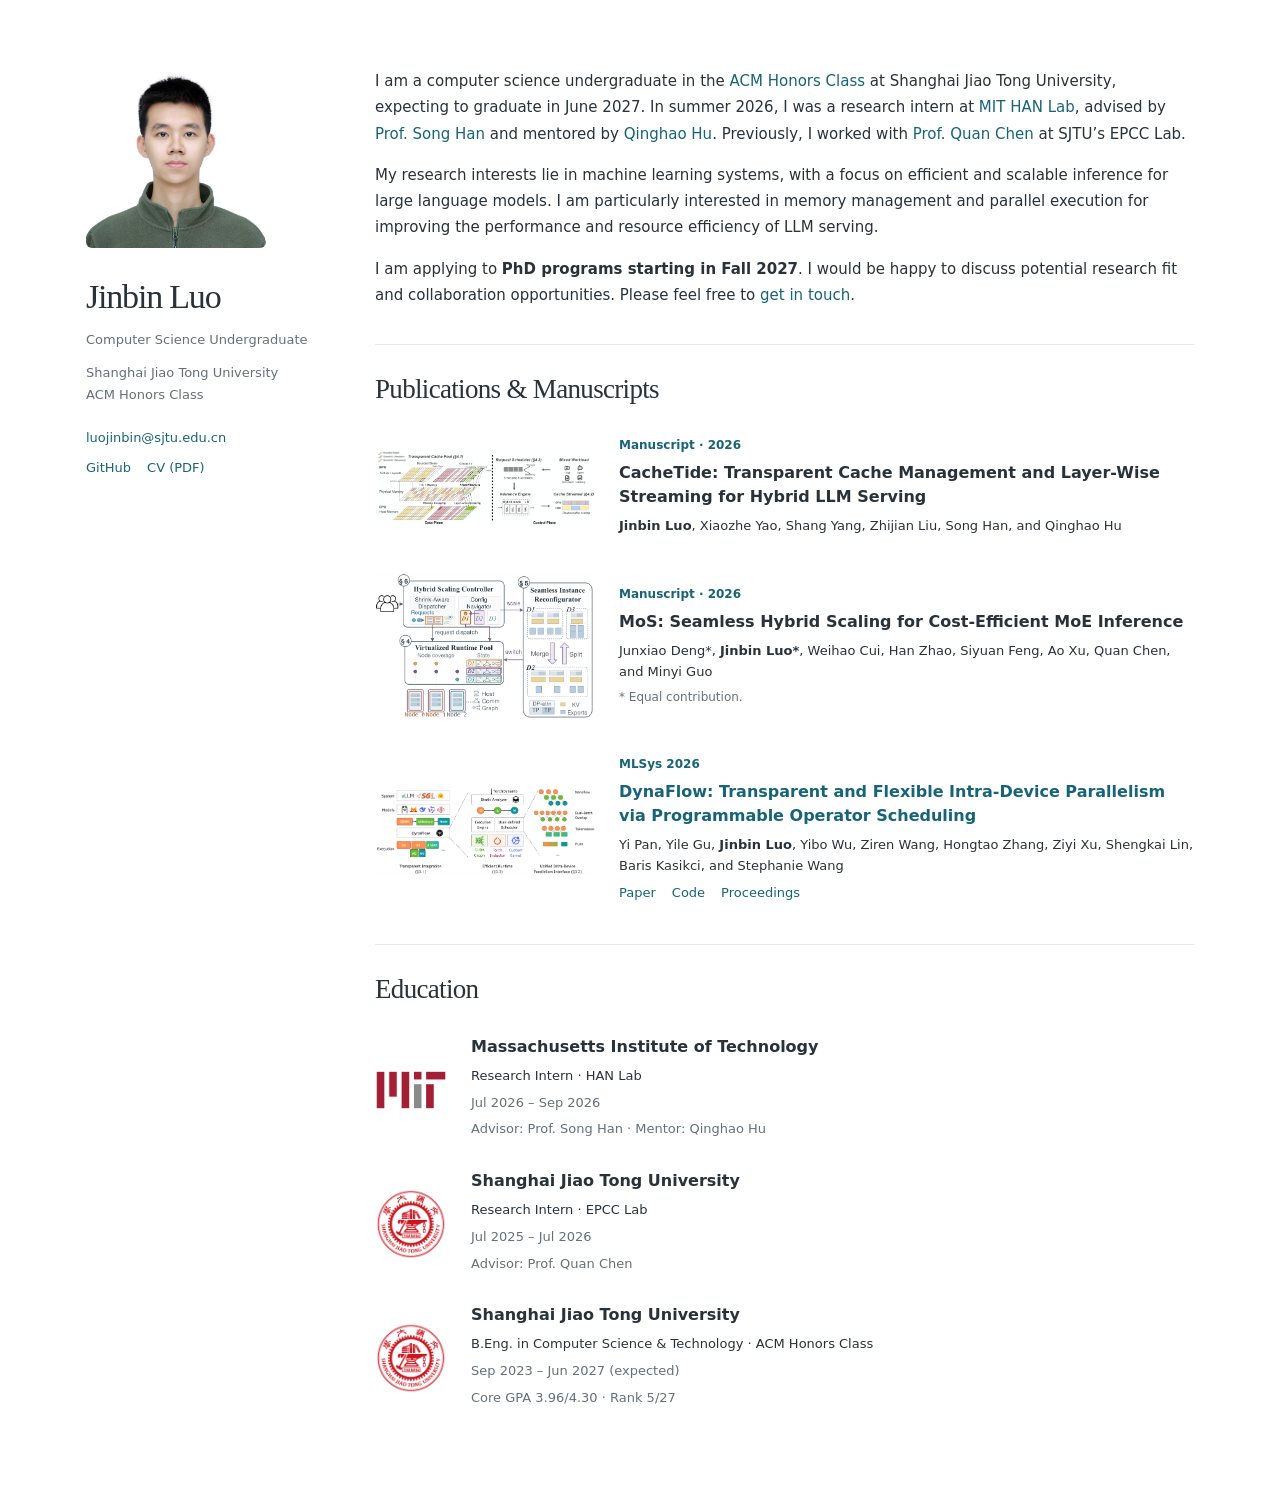
==== commit cfe369c6: "Include MIT and SJTU research internships in education" ====
--- a/index.html
+++ b/index.html
@@ -67,6 +67,22 @@
       <section id="education">
         <h2>Education</h2>
         <article class="education">
+          <img src="assets/mit.png" alt="Massachusetts Institute of Technology logo" width="72" height="72">
+          <div><h3>Massachusetts Institute of Technology</h3>
+            <p>Research Intern · HAN Lab</p>
+            <p class="note">Jul 2026 – Sep 2026</p>
+            <p class="note">Advisor: Prof. Song Han · Mentor: Qinghao Hu</p>
+          </div>
+        </article>
+        <article class="education">
+          <img src="assets/sjtu.png" alt="Shanghai Jiao Tong University emblem" width="72" height="72">
+          <div><h3>Shanghai Jiao Tong University</h3>
+            <p>Research Intern · EPCC Lab</p>
+            <p class="note">Jul 2025 – Jul 2026</p>
+            <p class="note">Advisor: Prof. Quan Chen</p>
+          </div>
+        </article>
+        <article class="education">
           <img src="assets/sjtu.png" alt="Shanghai Jiao Tong University emblem" width="72" height="72">
           <div><h3>Shanghai Jiao Tong University</h3>
             <p>B.Eng. in Computer Science &amp; Technology · ACM Honors Class</p>
--- a/style.css
+++ b/style.css
@@ -47,3 +47,5 @@
   .education { gap: 16px; align-items: start; }
   .education img { width: 56px; height: 56px; flex-basis: 56px; }
 }
+
+.education + .education { margin-top: 24px; }
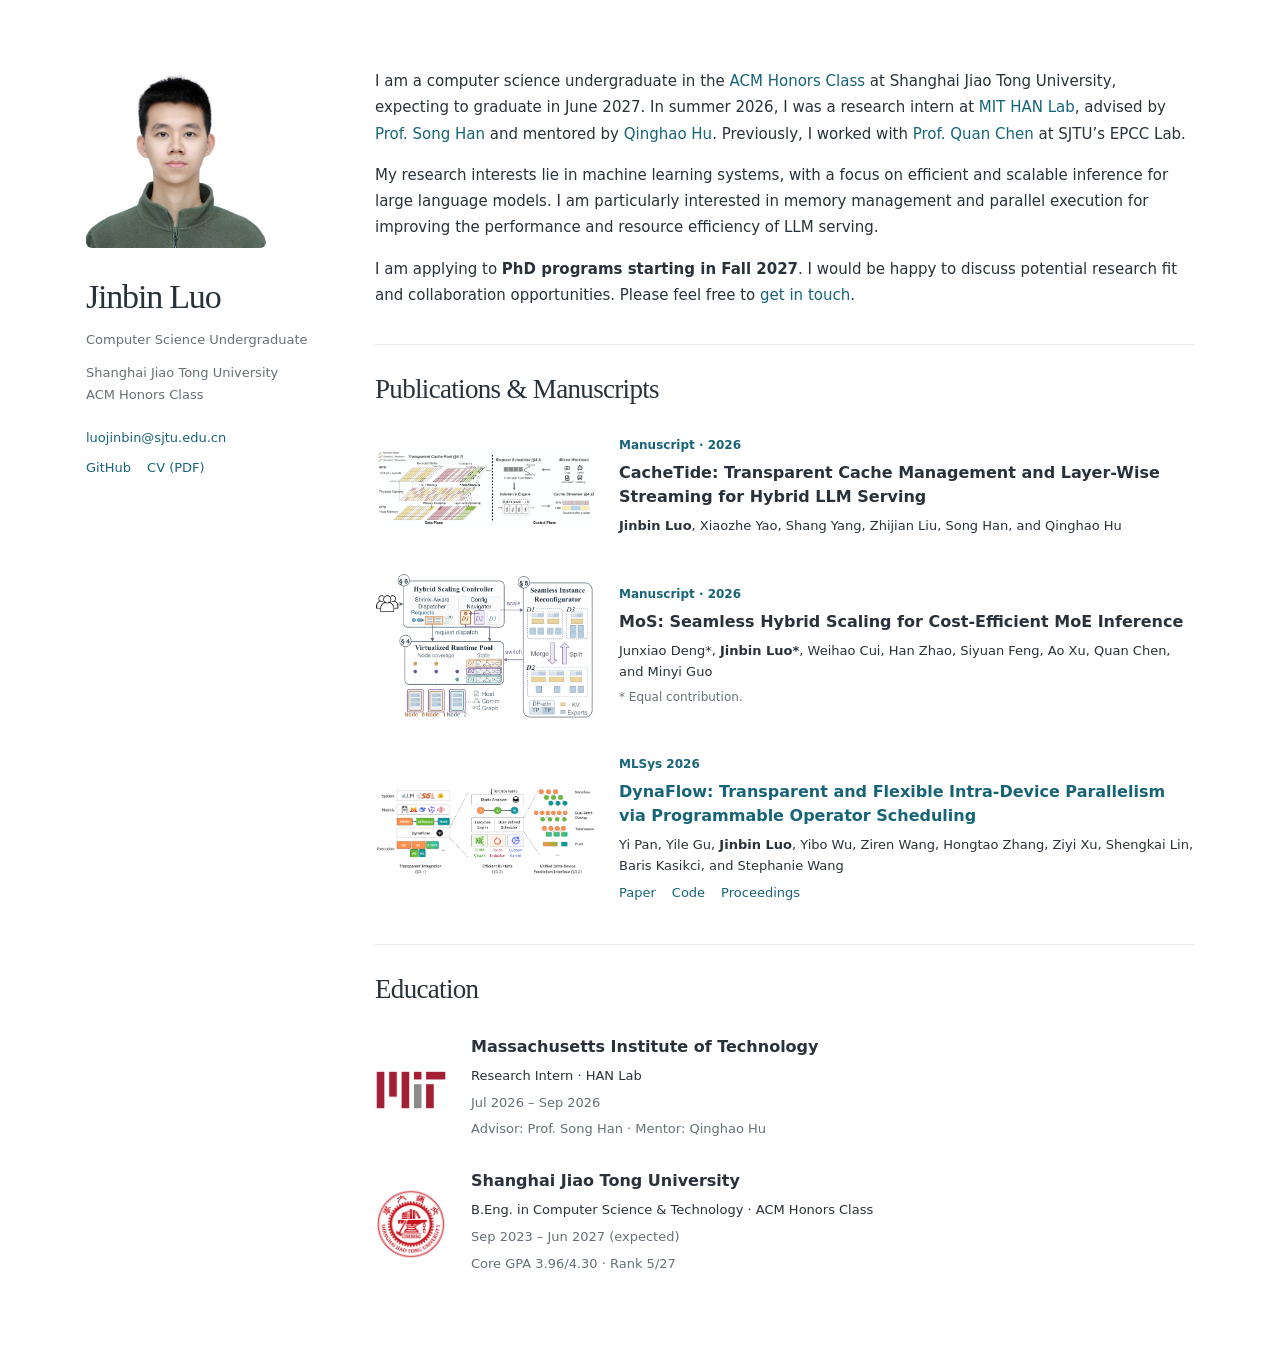
==== commit 01050af6: "Keep MIT internship and SJTU degree in education" ====
--- a/index.html
+++ b/index.html
@@ -77,14 +77,6 @@
         <article class="education">
           <img src="assets/sjtu.png" alt="Shanghai Jiao Tong University emblem" width="72" height="72">
           <div><h3>Shanghai Jiao Tong University</h3>
-            <p>Research Intern · EPCC Lab</p>
-            <p class="note">Jul 2025 – Jul 2026</p>
-            <p class="note">Advisor: Prof. Quan Chen</p>
-          </div>
-        </article>
-        <article class="education">
-          <img src="assets/sjtu.png" alt="Shanghai Jiao Tong University emblem" width="72" height="72">
-          <div><h3>Shanghai Jiao Tong University</h3>
             <p>B.Eng. in Computer Science &amp; Technology · ACM Honors Class</p>
             <p class="note">Sep 2023 – Jun 2027 (expected)</p>
             <p class="note">Core GPA 3.96/4.30 · Rank 5/27</p>
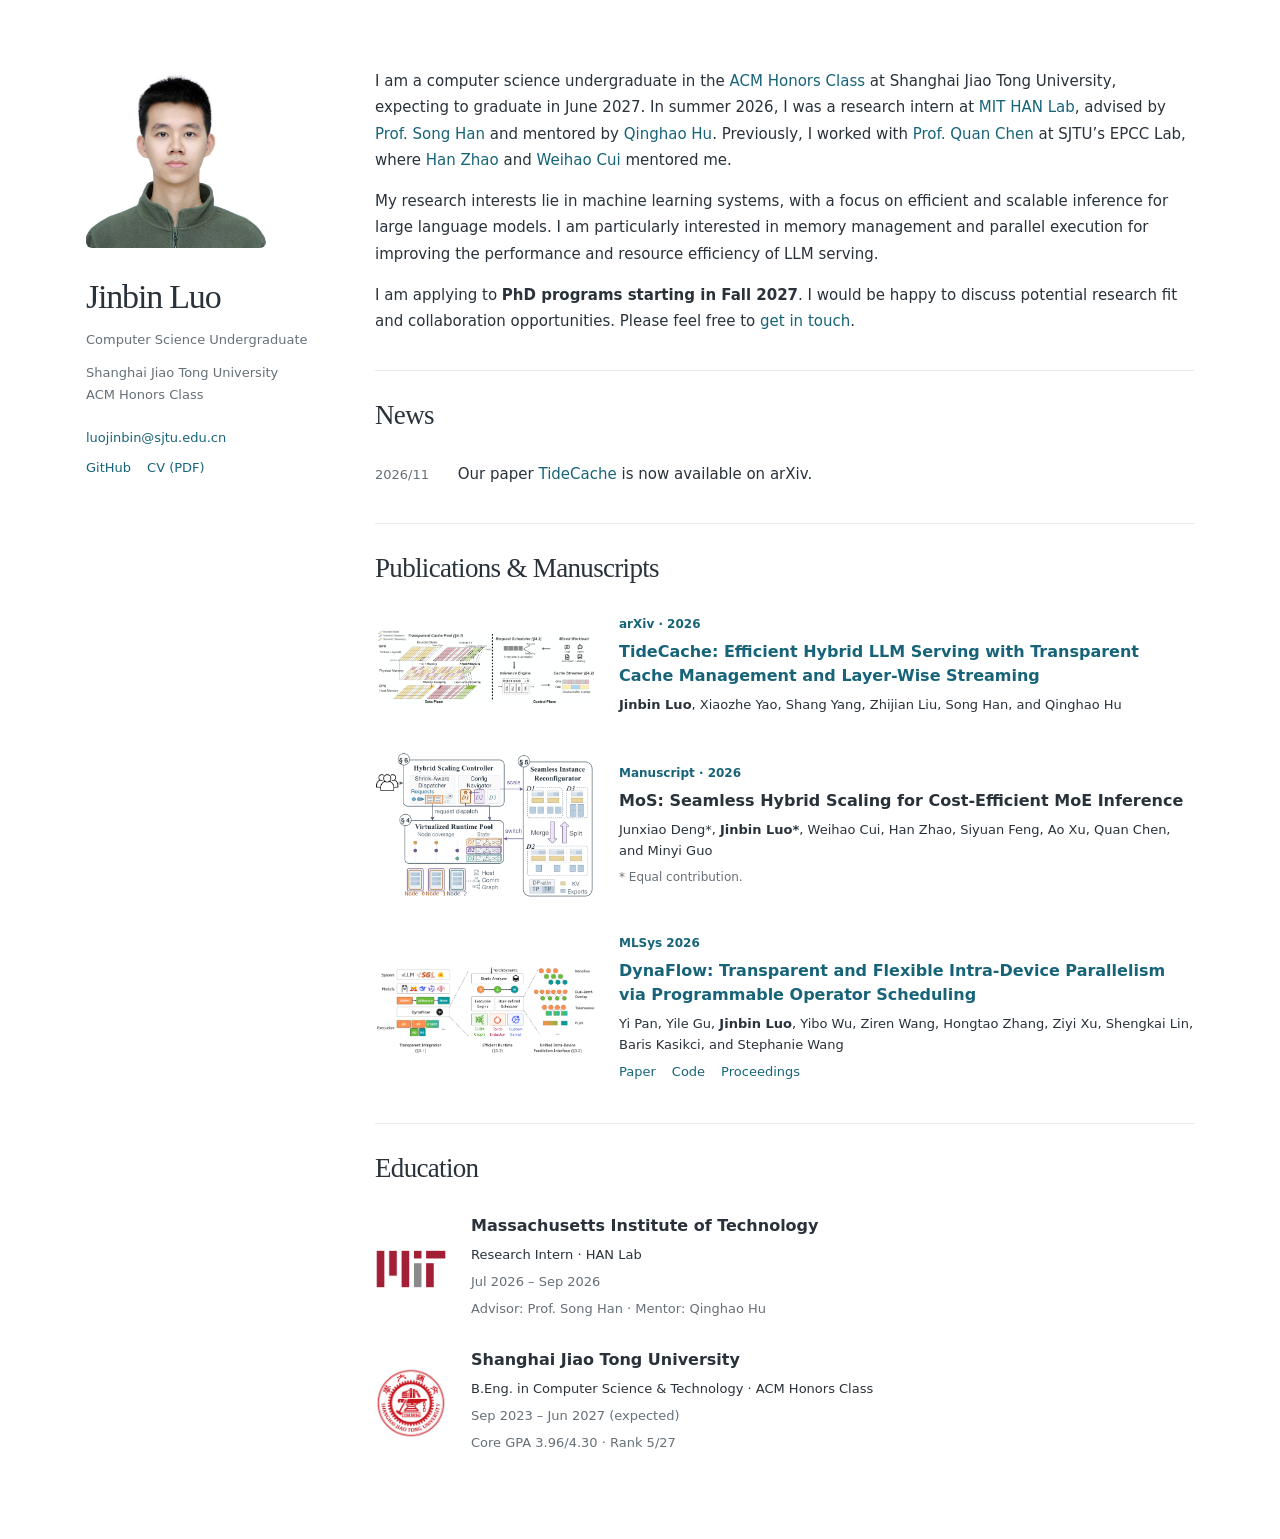
==== commit b35fd640: "Announce TideCache on arXiv, credit EPCC mentors and update CV" ====
--- a/index.html
+++ b/index.html
@@ -31,17 +31,26 @@
     </aside>
     <main>
       <section id="about" aria-label="About me">
-        <p>I am a computer science undergraduate in the <a href="https://acm.sjtu.edu.cn/home">ACM Honors Class</a> at Shanghai Jiao Tong University, expecting to graduate in June 2027. In summer 2026, I was a research intern at <a href="https://hanlab.mit.edu/">MIT HAN Lab</a>, advised by <a href="https://hanlab.mit.edu/songhan">Prof. Song Han</a> and mentored by <a href="https://tonyhao.xyz/">Qinghao Hu</a>. Previously, I worked with <a href="https://www.cs.sjtu.edu.cn/~chen-quan/">Prof. Quan Chen</a> at SJTU’s EPCC Lab.</p>
+        <p>I am a computer science undergraduate in the <a href="https://acm.sjtu.edu.cn/home">ACM Honors Class</a> at Shanghai Jiao Tong University, expecting to graduate in June 2027. In summer 2026, I was a research intern at <a href="https://hanlab.mit.edu/">MIT HAN Lab</a>, advised by <a href="https://hanlab.mit.edu/songhan">Prof. Song Han</a> and mentored by <a href="https://tonyhao.xyz/">Qinghao Hu</a>. Previously, I worked with <a href="https://www.cs.sjtu.edu.cn/~chen-quan/">Prof. Quan Chen</a> at SJTU’s EPCC Lab, where <a href="https://mivenhan.github.io/">Han Zhao</a> and <a href="https://weihao-cui.com/">Weihao Cui</a> mentored me.</p>
         <p>My research interests lie in machine learning systems, with a focus on efficient and scalable inference for large language models. I am particularly interested in memory management and parallel execution for improving the performance and resource efficiency of LLM serving.</p>
         <p>I am applying to <strong>PhD programs starting in Fall 2027</strong>. I would be happy to discuss potential research fit and collaboration opportunities. Please feel free to <a href="mailto:luojinbin@sjtu.edu.cn">get in touch</a>.</p>
+      </section>
+      <section id="news">
+        <h2>News</h2>
+        <ul class="news-list">
+          <li>
+            <time datetime="2026-11">2026/11</time>
+            <span>Our paper <a href="https://arxiv.org/abs/2611.26619">TideCache</a> is now available on arXiv.</span>
+          </li>
+        </ul>
       </section>
       <section id="research">
         <h2>Publications &amp; Manuscripts</h2>
         <article class="publication">
-          <img class="overview" src="assets/cachetide-overview.png" alt="CacheTide overview showing the transparent cache pool, request scheduler, inference engine, and cache streamer" width="1359" height="459">
+          <img class="overview" src="assets/cachetide-overview.png" alt="TideCache overview showing the transparent cache pool, request scheduler, inference engine, and cache streamer" width="1359" height="459">
           <div>
-            <p class="venue">Manuscript · 2026</p>
-            <h3>CacheTide: Transparent Cache Management and Layer-Wise Streaming for Hybrid LLM Serving</h3>
+            <p class="venue">arXiv · 2026</p>
+            <h3><a href="https://arxiv.org/abs/2611.26619">TideCache: Efficient Hybrid LLM Serving with Transparent Cache Management and Layer-Wise Streaming</a></h3>
             <p class="authors"><strong>Jinbin Luo</strong>, Xiaozhe Yao, Shang Yang, Zhijian Liu, Song Han, and Qinghao Hu</p>
           </div>
         </article>
--- a/style.css
+++ b/style.css
@@ -49,3 +49,8 @@
 }
 
 .education + .education { margin-top: 24px; }
+
+.news-list { list-style: none; margin: 0; padding: 0; }
+.news-list li { display: grid; grid-template-columns: 7ch 1fr; gap: 1rem; align-items: baseline; }
+.news-list time { font-size: 13px; color: var(--muted); font-variant-numeric: tabular-nums; }
+.news-list li + li { margin-top: .6rem; }
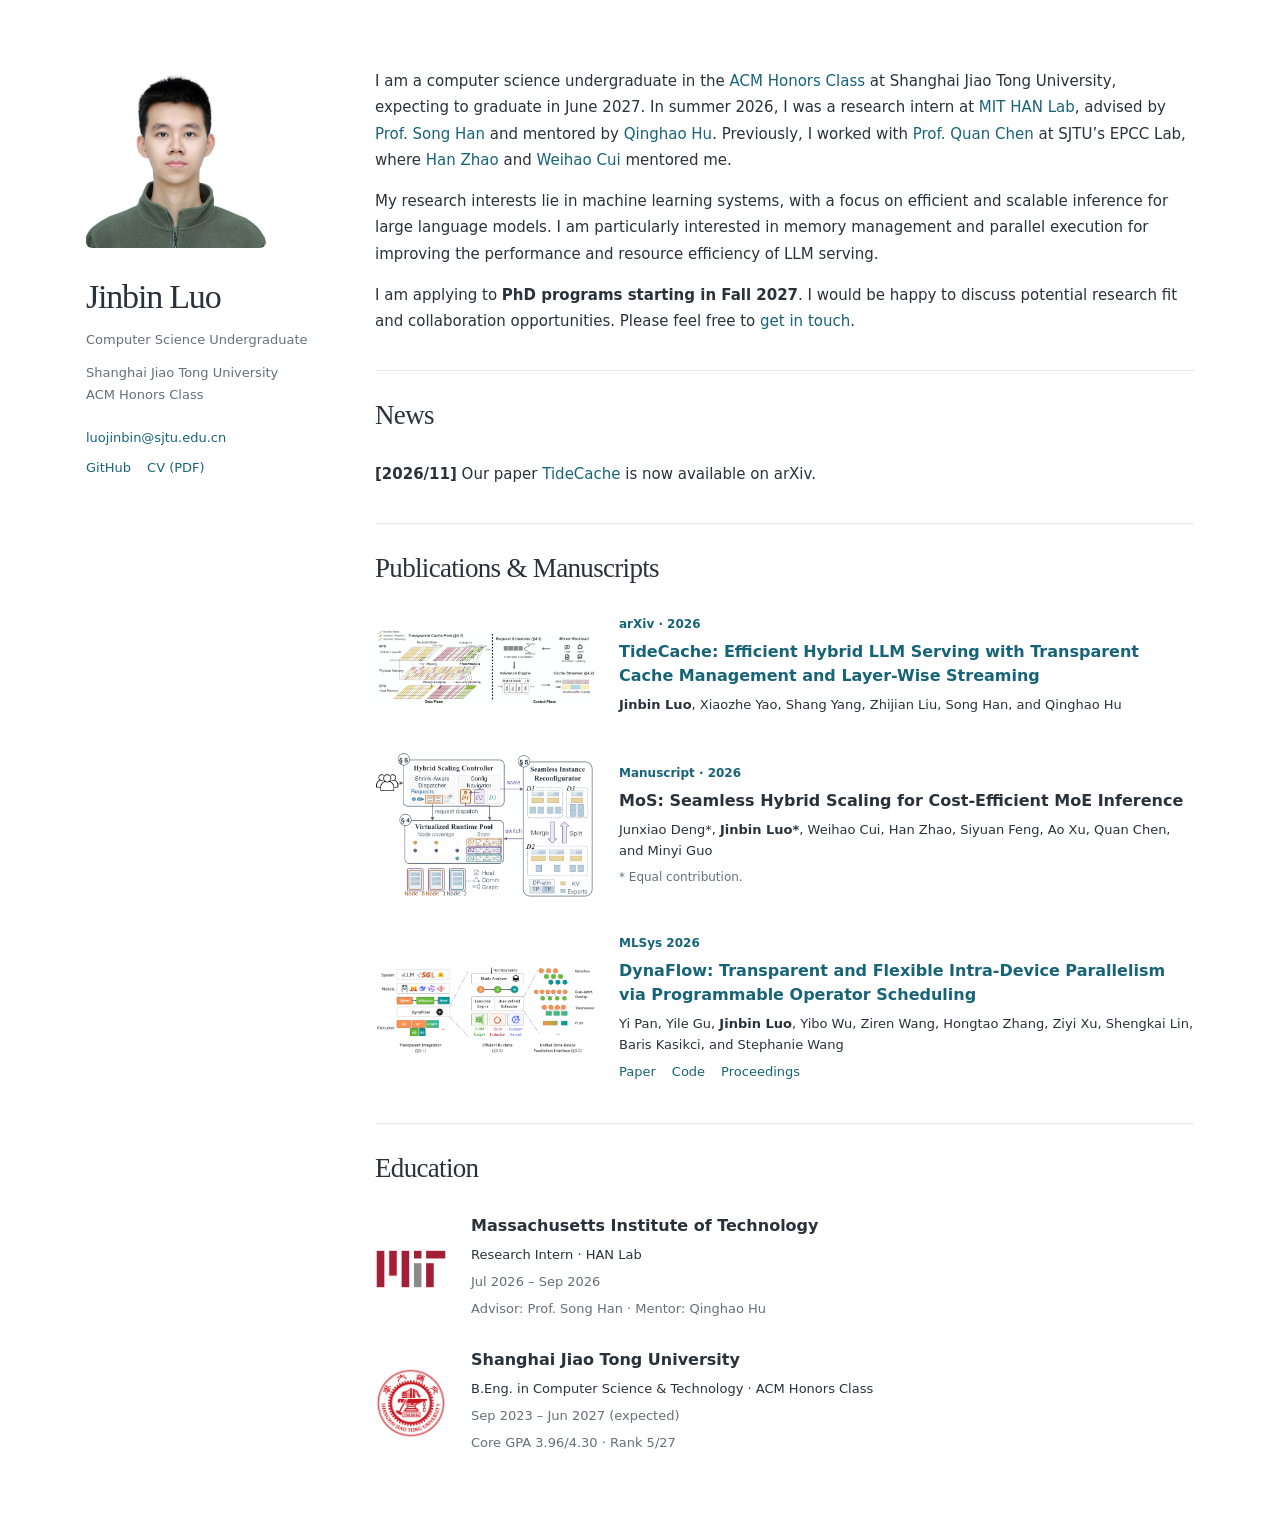
==== commit 2a801567: "Set news dates in bold brackets inline with the announcement" ====
--- a/index.html
+++ b/index.html
@@ -39,7 +39,7 @@
         <h2>News</h2>
         <ul class="news-list">
           <li>
-            <time datetime="2026-11">2026/11</time>
+            <time datetime="2026-11">[2026/11]</time>
             <span>Our paper <a href="https://arxiv.org/abs/2611.26619">TideCache</a> is now available on arXiv.</span>
           </li>
         </ul>
--- a/style.css
+++ b/style.css
@@ -51,6 +51,5 @@
 .education + .education { margin-top: 24px; }
 
 .news-list { list-style: none; margin: 0; padding: 0; }
-.news-list li { display: grid; grid-template-columns: 7ch 1fr; gap: 1rem; align-items: baseline; }
-.news-list time { font-size: 13px; color: var(--muted); font-variant-numeric: tabular-nums; }
+.news-list time { font-weight: 700; font-variant-numeric: tabular-nums; white-space: nowrap; }
 .news-list li + li { margin-top: .6rem; }
